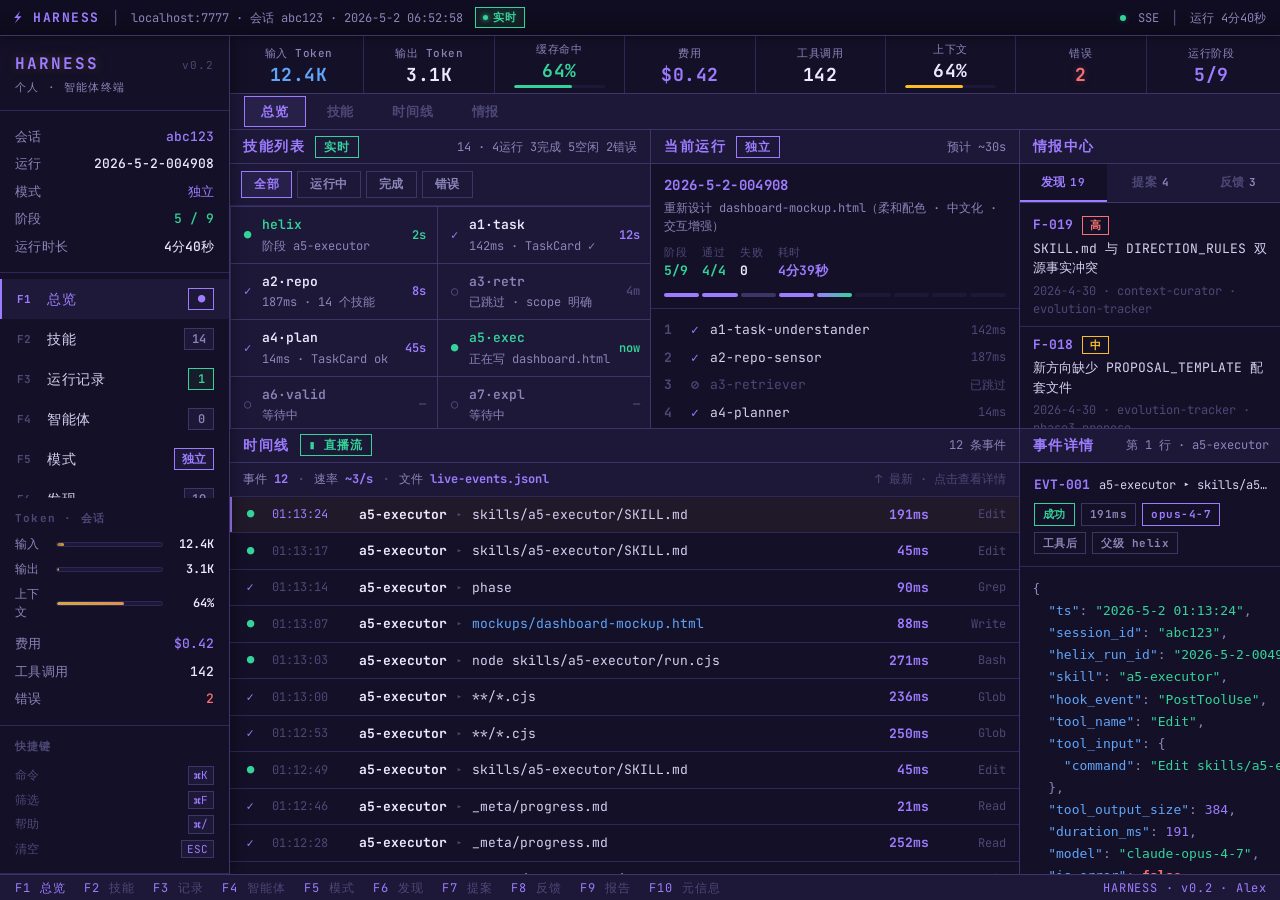
==== mockups/dashboard-mockup.html @ 35a29fde "feat(dashboard): add real-time helix monitoring dashboard" ====
<!doctype html>
<html lang="zh-CN">
<head>
<meta charset="utf-8"/>
<title>HARNESS · 智能体终端 · v0.2</title>
<meta name="viewport" content="width=1440"/>
<link rel="preconnect" href="https://fonts.googleapis.com">
<link rel="preconnect" href="https://fonts.gstatic.com" crossorigin>
<link href="https://fonts.googleapis.com/css2?family=JetBrains+Mono:ital,wght@0,300;0,400;0,500;0,700;1,400&display=swap" rel="stylesheet">
<style>
/* ============================================================
   HARNESS v0.2 · 暖深灰 · JetBrains Mono
   设计系统: VS Code One Dark Pro 变体 · 琥珀 accent
   ============================================================ */
:root {
  /* ── 深紫黑 · 优雅主题 ── */
  --bg:        #0c0a1a;
  --panel:     #141027;
  --sub:       #1d1838;
  --hover:     #261f48;
  --div:       #2e2757;
  --bd:        #3d3568;
  --bd-strong: #5046a0;

  /* 文字 */
  --t:         #d4d0f0;
  --tt:        #ede9ff;
  --st:        #8b85b8;
  --mt:        #4d4876;

  /* 主色：紫罗兰 */
  --y:         #9d7cff;
  --y-dim:     #6c4bd5;
  --y-bg:      rgba(157,124,255,0.08);

  /* 功能色 */
  --a:         #fbbf24;   /* 琥珀，警告 */
  --g:         #34d399;   /* 翠绿，成功/运行 */
  --r:         #f87171;   /* 玫瑰红，错误 */
  --c:         #60a5fa;   /* 天蓝，信息 */
  --m:         #c084fc;   /* 紫粉，团队模式 */

  /* 辅助 */
  --g-glow:    rgba(52,211,153,0.3);
  --r-glow:    rgba(248,113,113,0.25);
  --y-glow:    rgba(157,124,255,0.35);
}

* { box-sizing: border-box; margin: 0; padding: 0; }
html, body { height: 100%; overflow: hidden; }
body {
  background: var(--bg);
  color: var(--t);
  font-family: 'JetBrains Mono', 'Cascadia Mono', 'Consolas', ui-monospace, monospace;
  font-size: 14px;
  line-height: 1.5;
  user-select: none;
  -webkit-font-smoothing: antialiased;
}
::selection { background: var(--y); color: #000; }

/* ── 工具提示 ── */
[data-tip] { position: relative; }
[data-tip]::after {
  content: attr(data-tip);
  position: absolute;
  bottom: calc(100% + 7px);
  left: 50%; transform: translateX(-50%);
  background: #111;
  color: var(--tt);
  font-size: 11px;
  padding: 4px 9px;
  white-space: nowrap;
  pointer-events: none;
  opacity: 0;
  transition: opacity 0.15s;
  z-index: 200;
  border: 1px solid var(--bd-strong);
  box-shadow: 0 4px 12px rgba(0,0,0,0.4);
}
[data-tip]:hover::after { opacity: 1; }

/* ── 顶部状态栏 ── */
.strip {
  position: fixed; top: 0; left: 0; right: 0; height: 36px;
  background: linear-gradient(180deg, #110e24, #0c0a1a);
  border-bottom: 1px solid var(--bd);
  display: flex; align-items: center;
  font-size: 12px; z-index: 20;
  box-shadow: 0 2px 8px rgba(0,0,0,0.35);
}
.strip-l { padding: 0 14px; display: flex; align-items: center; gap: 12px; flex-shrink: 0; }
.strip-l .brand { color: var(--y); font-weight: 700; letter-spacing: 1.5px; font-size: 13px; }
.strip-l .sep { color: var(--mt); }
.strip-l .meta { color: var(--st); font-size: 12px; }
.strip-l .live {
  display: inline-flex; align-items: center; gap: 5px;
  padding: 1px 7px;
  background: rgba(77,179,104,0.1);
  border: 1px solid var(--g);
  color: var(--g); font-weight: 700; font-size: 11px; letter-spacing: 1px;
  text-shadow: 0 0 8px var(--g-glow);
}
.strip-l .live::before {
  content: ''; width: 5px; height: 5px; background: var(--g);
  border-radius: 50%; animation: pulse 1.4s ease-in-out infinite;
  box-shadow: 0 0 5px var(--g);
}
.ticker {
  flex: 1; overflow: hidden; position: relative; height: 34px;
  mask-image: linear-gradient(90deg, transparent 0, #1c1c1c 40px, #1c1c1c calc(100% - 40px), transparent 100%);
}
.ticker-inner {
  display: inline-flex; align-items: center; height: 34px;
  white-space: nowrap; animation: tickerScroll 60s linear infinite;
  gap: 28px; padding-left: 100%;
}
.ticker span { color: var(--st); font-size: 12px; }
.ticker .k { color: var(--y); }
.ticker .v { color: var(--tt); font-weight: 500; }
.ticker .up { color: var(--g); }
.ticker .dn { color: var(--r); }
.strip-r { padding: 0 14px; display: flex; align-items: center; gap: 12px; flex-shrink: 0; color: var(--st); font-size: 12px; }
.strip-r .conn-dot { width: 6px; height: 6px; background: var(--g); border-radius: 50%; box-shadow: 0 0 6px var(--g-glow); animation: pulse 1.8s ease-in-out infinite; }

@keyframes pulse    { 0%,100%{opacity:1} 50%{opacity:0.35} }
@keyframes blink    { 0%,100%{opacity:1} 50%{opacity:0.4} }
@keyframes phaseRun { 0%{opacity:0.45} 100%{opacity:1} }
@keyframes tickerScroll { 0%{transform:translateX(0)} 100%{transform:translateX(-100%)} }

/* ── 整体布局 ── */
.layout { position: fixed; top: 36px; left: 0; right: 0; bottom: 26px; display: flex; }

/* ── 侧边栏 ── */
.sidebar {
  width: 230px; flex-shrink: 0;
  background: var(--panel);
  border-right: 1px solid var(--bd);
  display: flex; flex-direction: column; overflow: hidden;
  box-shadow: 3px 0 12px rgba(0,0,0,0.3);
  z-index: 5;
}
.side-section { padding: 12px 15px; border-bottom: 1px solid var(--div); }
.side-section.brand { padding: 16px 15px 14px; }
.brand-line { display: flex; align-items: baseline; justify-content: space-between; }
.brand-line .name { color: var(--y); font-weight: 700; font-size: 16px; letter-spacing: 2px; text-shadow: 0 0 12px rgba(212,168,67,0.25); }
.brand-line .ver  { color: var(--mt); font-size: 11px; letter-spacing: 1px; }
.brand-tag { color: var(--st); font-size: 11px; letter-spacing: 1.2px; margin-top: 3px; }

.kv { display: flex; justify-content: space-between; align-items: center; padding: 4px 0; font-size: 13px; }
.kv .k { color: var(--st); letter-spacing: 0.3px; }
.kv .v { color: var(--tt); font-weight: 500; }
.kv .v.y { color: var(--y); }
.kv .v.g { color: var(--g); }
.kv .v.r { color: var(--r); }
.kv .v.c { color: var(--c); }

.side-title { color: var(--mt); font-size: 11px; letter-spacing: 1.2px; font-weight: 700; margin-bottom: 9px; }

/* 导航 */
.nav { flex: 1; overflow-y: auto; padding: 6px 0; min-height: 0; }
.nav::-webkit-scrollbar { width: 4px; }
.nav::-webkit-scrollbar-thumb { background: var(--bd); border-radius: 2px; }

.nav-item {
  display: flex; align-items: center;
  padding: 9px 15px;
  font-size: 14px; cursor: pointer; color: var(--t);
  border-left: 2px solid transparent;
  transition: background 0.12s, color 0.12s;
}
.nav-item:hover { background: var(--hover); color: var(--tt); }
.nav-item.active { background: var(--y-bg); border-left-color: var(--y); color: var(--y); }
.nav-item .fkey { width: 30px; font-size: 11px; color: var(--mt); font-weight: 700; letter-spacing: 0.3px; flex-shrink: 0; }
.nav-item.active .fkey { color: var(--y); }
.nav-item .label { flex: 1; letter-spacing: 0.5px; }
.nav-item .badge {
  font-size: 12px; padding: 1px 7px;
  background: var(--sub); color: var(--st);
  border: 1px solid var(--bd); font-weight: 600;
  min-width: 26px; text-align: center;
}
.nav-item .badge.y { color: var(--y); border-color: var(--y); }
.nav-item .badge.g { color: var(--g); border-color: var(--g); background: rgba(77,179,104,0.07); }
.nav-item .badge.r { color: var(--r); border-color: var(--r); background: rgba(217,95,95,0.07); }
.nav-item .badge.c { color: var(--c); border-color: var(--c); }
.nav-item .badge.m { color: var(--m); border-color: var(--m); animation: blink 1.2s ease-in-out infinite; }

/* Token 仪表 */
.meter { margin-top: 9px; }
.meter-row { display: flex; align-items: center; gap: 7px; font-size: 12px; margin-bottom: 7px; }
.meter-row .lbl { color: var(--st); width: 34px; }
.meter-row .bar { flex: 1; height: 5px; background: var(--sub); border: 1px solid var(--div); position: relative; overflow: hidden; border-radius: 3px; }
.meter-row .num { color: var(--tt); font-weight: 600; font-size: 12px; min-width: 44px; text-align: right; }

.hotkey-row { display: flex; justify-content: space-between; font-size: 12px; padding: 3px 0; color: var(--mt); }
.hotkey-row kbd { background: var(--sub); color: var(--y); padding: 0 5px; border: 1px solid var(--bd); font-family: inherit; font-size: 11px; }

/* ── 主区容器 ── */
.main-wrapper { flex: 1; display: flex; flex-direction: column; overflow: hidden; min-width: 0; }

/* ── 关键指标栏 ── */
.metrics-bar {
  height: 58px; flex-shrink: 0;
  background: var(--panel);
  border-bottom: 1px solid var(--bd);
  display: flex; align-items: center;
  padding: 0 4px;
  box-shadow: 0 2px 10px rgba(0,0,0,0.25);
}
.metric {
  display: flex; flex-direction: column; align-items: center; justify-content: center;
  padding: 0 14px; border-right: 1px solid var(--div);
  flex: 1; min-width: 0; cursor: default;
  transition: background 0.12s;
  height: 100%;
}
.metric:last-child { border-right: none; }
.metric:hover { background: var(--hover); }
.metric .m-lbl { color: var(--st); font-size: 11px; letter-spacing: 0.5px; font-weight: 500; margin-bottom: 4px; white-space: nowrap; }
.metric .m-val { color: var(--tt); font-size: 18px; font-weight: 700; letter-spacing: 0.5px; line-height: 1; }
.metric .m-val.y { color: var(--y); }
.metric .m-val.g { color: var(--g); }
.metric .m-val.r { color: var(--r); text-shadow: 0 0 8px var(--r-glow); }
.metric .m-val.c { color: var(--c); }
.metric .m-bar { width: 90%; height: 3px; background: var(--sub); border-radius: 2px; margin-top: 5px; overflow: hidden; }
.metric .m-bar-fill { height: 100%; border-radius: 2px; transition: width 0.6s ease; }

/* ── 视图切换 tab ── */
.view-tabs {
  height: 36px; flex-shrink: 0;
  background: var(--sub);
  border-bottom: 1px solid var(--bd);
  display: flex; align-items: center;
  padding: 0 14px; gap: 4px;
}
.view-tab {
  padding: 5px 16px; font-size: 13px; font-weight: 700; letter-spacing: 0.8px;
  cursor: pointer; color: var(--mt);
  border: 1px solid transparent;
  transition: all 0.12s;
}
.view-tab:hover { color: var(--t); background: var(--hover); }
.view-tab.active { color: var(--y); border-color: var(--y); background: var(--y-bg); }

/* ── 主内容网格 ── */
.main {
  flex: 1;
  display: grid;
  grid-template-rows: 40% 60%;
  grid-template-columns: 40% 35% 25%;
  gap: 1px; background: var(--bd);
  overflow: hidden;
}
.main.team-mode { grid-template-columns: 32% 28% 20% 20%; }

/* 视图模式 */
.main.view-skills { grid-template-rows:1fr; grid-template-columns:1fr; }
.main.view-skills .pane:not(.skills-pane){ display:none; }
.main.view-skills .pane.skills-pane{ grid-row:1; grid-column:1; }

.main.view-runs { grid-template-rows:1fr; grid-template-columns:1fr; }
.main.view-runs .pane:not(.runs-pane){ display:none; }
.main.view-runs .pane.runs-pane{ grid-row:1; grid-column:1; display:flex; }

.main.view-detail { grid-template-rows:1fr; grid-template-columns:60% 40%; }
.main.view-detail .pane.timeline{ grid-row:1; grid-column:1; display:flex; }
.main.view-detail .pane.detail{ grid-row:1; grid-column:2; display:flex; }
.main.view-detail .pane:not(.timeline):not(.detail){ display:none; }

.main.view-intel { grid-template-rows:1fr; grid-template-columns:1fr; }
.main.view-intel .pane:not(.intel-pane){ display:none; }
.main.view-intel .pane.intel-pane{ grid-row:1; grid-column:1; display:flex; }

.main.view-reporter { grid-template-rows:1fr; grid-template-columns:1fr; }
.main.view-reporter .pane:not(.reporter-pane){ display:none; }
.main.view-reporter .pane.reporter-pane{ grid-row:1; grid-column:1; display:flex; }

.main.view-meta { grid-template-rows:1fr; grid-template-columns:1fr; }
.main.view-meta .pane:not(.meta-pane){ display:none; }
.main.view-meta .pane.meta-pane{ grid-row:1; grid-column:1; display:flex; }

.pane {
  background: var(--panel);
  display: flex; flex-direction: column;
  overflow: hidden; position: relative;
  min-width: 0; min-height: 0;
}
.pane.timeline { grid-row:2; grid-column: 1 / span 2; }
.pane.detail   { grid-row:2; grid-column: 3 / -1; }
.main.team-mode .pane.timeline { grid-column: 1 / span 3; }
.main.team-mode .pane.detail   { grid-column: 4 / -1; }
.pane.agents { display: none; }
.main.team-mode .pane.agents { display: flex; }

/* 面板头 */
.ph {
  height: 34px; flex-shrink: 0;
  background: var(--sub); border-bottom: 1px solid var(--bd);
  display: flex; align-items: center;
  padding: 0 13px; gap: 10px;
}
.ph-title { color: var(--y); font-size: 14px; font-weight: 700; letter-spacing: 1.5px; }
.ph-meta  { color: var(--st); font-size: 12px; margin-left: auto; }
.ph-tag   { font-size: 12px; padding: 1px 8px; border: 1px solid; letter-spacing: 0.8px; font-weight: 700; }
.ph-tag.live { color: var(--g); border-color: var(--g); }
.ph-tag.solo { color: var(--y); border-color: var(--y); }
.ph-tag.team { color: var(--m); border-color: var(--m); animation: blink 1.4s ease-in-out infinite; }

.pb { flex: 1; overflow: auto; min-height: 0; }
.pb::-webkit-scrollbar { width: 6px; height: 6px; }
.pb::-webkit-scrollbar-thumb { background: var(--bd); border-radius: 3px; }
.pb::-webkit-scrollbar-track { background: var(--sub); }

/* ── 技能筛选栏 ── */
.skill-filters {
  display: flex; align-items: center; gap: 5px;
  padding: 7px 11px;
  background: var(--sub); border-bottom: 1px solid var(--div);
  flex-shrink: 0;
}
.sf-btn {
  padding: 4px 12px; font-size: 12px; font-weight: 700; letter-spacing: 0.5px;
  border: 1px solid var(--bd); background: transparent;
  color: var(--st); font-family: inherit; cursor: pointer;
  transition: all 0.12s;
}
.sf-btn:hover { color: var(--t); border-color: var(--bd-strong); }
.sf-btn.active { color: var(--y); border-color: var(--y); background: var(--y-bg); }

/* ── 技能网格 ── */
.skills-grid { display: grid; grid-template-columns: repeat(2,1fr); gap: 1px; background: var(--bd); padding: 1px; }
.skill {
  background: var(--sub); padding: 8px 11px;
  cursor: pointer; position: relative;
  transition: background 0.1s;
  display: flex; align-items: center; gap: 9px;
}
.skill:hover { background: var(--hover); }
.skill.filtered::before { content:''; position:absolute; left:0; top:0; bottom:0; width:2px; background:var(--y); }
.skill.hidden { display: none; }
.skill .ico { width: 11px; flex-shrink:0; font-size:12px; line-height:1; text-align:center; font-weight:700; }
.skill[data-state="running"] .ico { color:var(--g); animation:pulse 1.5s ease-in-out infinite; }
.skill[data-state="done"]    .ico { color:var(--y); }
.skill[data-state="idle"]    .ico { color:var(--mt); }
.skill[data-state="error"]   .ico { color:var(--r); }
.skill .body { flex:1; min-width:0; }
.skill .nm { color:var(--tt); font-size:13px; font-weight:600; white-space:nowrap; overflow:hidden; text-overflow:ellipsis; }
.skill .det { color:var(--st); font-size:12px; margin-top:2px; white-space:nowrap; overflow:hidden; text-overflow:ellipsis; }
.skill[data-state="running"] .nm { color:var(--g); }
.skill[data-state="error"]   .nm { color:var(--r); }
.skill[data-state="idle"]    .nm { color:var(--st); }
.skill .age { font-size:12px; color:var(--mt); font-weight:600; flex-shrink:0; text-align:right; }
.skill[data-state="running"] .age { color:var(--g); }
.skill[data-state="done"]    .age { color:var(--y); }
.skill[data-state="error"]   .age { color:var(--r); }

/* ── 当前运行 ── */
.run-block { padding: 11px 13px; border-bottom: 1px solid var(--div); }
.run-id { color: var(--y); font-size: 14px; font-weight: 700; letter-spacing: 0.3px; }
.run-task { color: var(--st); font-size: 12px; margin-top: 3px; line-height: 1.5; max-height: 36px; overflow: hidden; text-overflow: ellipsis; }
.run-stat { display: flex; gap: 14px; margin-top: 9px; font-size: 13px; }
.run-stat .col { display: flex; flex-direction: column; }
.run-stat .lbl { color: var(--mt); font-size: 11px; letter-spacing: 0.8px; }
.run-stat .val { color: var(--tt); font-weight: 700; }
.run-stat .val.g { color: var(--g); }
.run-stat .val.y { color: var(--y); }

.phase-bar { display: flex; gap: 3px; margin-top: 13px; }
.phase-cell { flex:1; height: 4px; background: var(--sub); border-radius: 3px; }
.phase-cell.done    { background: var(--y); }
.phase-cell.running { background: linear-gradient(90deg, var(--y), var(--g)); animation: phaseRun 1.4s ease-in-out infinite alternate; }
.phase-cell.skipped { background: var(--bd); }
.phase-cell.error   { background: var(--r); }

.phase-list { padding: 7px 13px 13px; }
.phase-row { display: flex; align-items: center; font-size: 13px; padding: 4px 0; gap: 9px; }
.phase-row .num { color: var(--mt); width: 16px; font-weight: 700; }
.phase-row .ico { width: 12px; text-align: center; font-weight: 700; }
.phase-row .ico.done    { color: var(--y); }
.phase-row .ico.running { color: var(--g); }
.phase-row .ico.skipped { color: var(--mt); }
.phase-row .ico.pending { color: var(--mt); }
.phase-row .nm { flex:1; color:var(--t); white-space:nowrap; overflow:hidden; text-overflow:ellipsis; }
.phase-row.running .nm { color: var(--g); font-weight: 600; }
.phase-row.skipped .nm { color: var(--mt); }
.phase-row.pending .nm { color: var(--st); }
.phase-row .ts { color: var(--mt); font-size: 12px; min-width: 64px; text-align: right; }
.phase-row.running .ts { color: var(--g); }

.run-actions { padding: 9px 13px 13px; display: flex; gap: 7px; border-top: 1px solid var(--div); flex-wrap: wrap; }
.btn {
  background: var(--sub); border: 1px solid var(--bd);
  color: var(--st); font-family: inherit; font-size: 12px;
  padding: 6px 13px; letter-spacing: 0.8px; font-weight: 700;
  cursor: pointer; transition: all 0.12s;
}
.btn:hover { background: var(--hover); color: var(--y); border-color: var(--y); }
.btn.primary { color: var(--y); border-color: var(--y-dim); }
.btn.primary:hover { background: var(--y); color: #000; }
.btn.danger  { color: var(--r); border-color: var(--r); }
.btn.danger:hover { background: var(--r); color: #000; }
.btn.active  { background: var(--m); color: #000; border-color: var(--m); }

/* ── 情报中心 tabs ── */
.tabs { display: flex; background: var(--sub); border-bottom: 1px solid var(--bd); flex-shrink: 0; }
.tab {
  flex:1; text-align: center;
  font-size: 12px; font-weight: 700; letter-spacing: 0.8px;
  padding: 9px 4px; cursor: pointer;
  color: var(--mt); border-bottom: 2px solid transparent;
  transition: color 0.12s, background 0.12s;
}
.tab:hover { color: var(--t); background: var(--hover); }
.tab.active { color: var(--y); border-bottom-color: var(--y); background: var(--panel); }
.tab .cnt { font-size: 11px; color: var(--st); margin-left: 4px; }
.tab.active .cnt { color: var(--y); }

.intel-list { padding: 4px 0; }
.intel-row { padding: 8px 13px; border-bottom: 1px solid var(--div); cursor: pointer; transition: background 0.1s; }
.intel-row:hover { background: var(--hover); }
.intel-row .h { display: flex; align-items: baseline; gap: 9px; font-size: 13px; }
.intel-row .id { color: var(--y); font-weight: 700; flex-shrink: 0; }
.intel-row .tag { font-size: 11px; padding: 0 7px; border: 1px solid; letter-spacing: 0.5px; font-weight: 700; flex-shrink: 0; }
.intel-row .tag.high { color: var(--r); border-color: var(--r); }
.intel-row .tag.med  { color: var(--a); border-color: var(--a); }
.intel-row .tag.low  { color: var(--c); border-color: var(--c); }
.intel-row .tag.app  { color: var(--g); border-color: var(--g); }
.intel-row .tag.pen  { color: var(--y); border-color: var(--y); }
.intel-row .tag.rej  { color: var(--mt); border-color: var(--mt); }
.intel-row .summ { color: var(--t); font-size: 13px; margin-top: 4px; line-height: 1.5; }
.intel-row .meta { color: var(--mt); font-size: 12px; margin-top: 4px; }

/* ── 时间线 ── */
.tl-toolbar {
  display: flex; align-items: center; gap: 9px;
  padding: 6px 13px;
  background: var(--sub); border-bottom: 1px solid var(--div);
  flex-shrink: 0;
}
.filter-pill {
  display: none; align-items: center; gap: 5px;
  padding: 2px 8px; border: 1px solid var(--y);
  color: var(--y); font-size: 12px; letter-spacing: 0.3px; font-weight: 700; cursor: pointer;
}
.filter-pill.active { display: inline-flex; }
.filter-pill .x { color: var(--mt); margin-left: 3px; }
.tl-stat { color: var(--st); font-size: 12px; }
.tl-stat .v { color: var(--y); font-weight: 700; }

.tl-row {
  display: grid;
  grid-template-columns: 26px 78px 1fr 78px 68px;
  align-items: center;
  padding: 8px 13px 8px 7px; gap: 9px;
  border-bottom: 1px solid var(--div);
  cursor: pointer; position: relative;
  transition: background 0.08s; font-size: 13px;
}
.tl-row:hover { background: var(--hover); }
.tl-row.selected { background: rgba(212,168,67,0.06); }
.tl-row.selected::before { content:''; position:absolute; left:0; top:0; bottom:0; width:2px; background:var(--y); }
.tl-row.is-error { background: rgba(217,95,95,0.04); }
.tl-row.is-error.selected { background: rgba(217,95,95,0.1); }
.tl-row .ic { text-align:center; font-weight:700; font-size:12px; }
.tl-row .ic.run  { color:var(--g); animation:pulse 1.5s ease-in-out infinite; }
.tl-row .ic.done { color:var(--y); }
.tl-row .ic.err  { color:var(--r); }
.tl-row .ts { color:var(--mt); font-size:12px; }
.tl-row.selected .ts { color:var(--y); }
.tl-row .body { display:flex; align-items:baseline; gap:9px; min-width:0; }
.tl-row .skill-nm { color:var(--tt); font-weight:700; font-size:13px; flex-shrink:0; }
.tl-row.is-error .skill-nm { color:var(--r); }
.tl-row .arrow { color:var(--mt); font-size:11px; flex-shrink:0; }
.tl-row .arg { color:var(--t); font-size:13px; white-space:nowrap; overflow:hidden; text-overflow:ellipsis; }
.tl-row .arg.accent { color:var(--c); }
.tl-row .arg.is-error { color:var(--r); }
.tl-row .dur { color:var(--y); font-weight:700; text-align:right; font-size:13px; }
.tl-row.is-error .dur { color:var(--r); }
.tl-row .tool { color:var(--mt); text-align:right; font-size:12px; }

/* ── 事件详情 ── */
.dt-meta { padding: 12px 14px; border-bottom: 1px solid var(--div); font-size: 13px; flex-shrink: 0; }
.dt-meta .row1 { display: flex; align-items: baseline; gap: 9px; }
.dt-meta .id { color: var(--y); font-weight: 700; }
.dt-meta .arg { color: var(--t); font-size: 12px; flex:1; white-space:nowrap; overflow:hidden; text-overflow:ellipsis; }
.dt-meta .row2 { display: flex; gap: 6px; margin-top: 9px; flex-wrap: wrap; }
.chip { font-size: 11px; padding: 2px 8px; border: 1px solid var(--bd); color: var(--st); letter-spacing: 0.5px; font-weight: 700; }
.chip.ok  { color:var(--g); border-color:var(--g); }
.chip.err { color:var(--r); border-color:var(--r); }
.chip.k   { color:var(--y); border-color:var(--y); }

.json { padding: 11px 13px; font-size: 13px; line-height: 1.7; white-space: pre; color: var(--st); }
.jk { color: var(--c); }
.js { color: var(--g); }
.jn { color: var(--y); }
.jb { color: var(--r); font-weight: 700; }

.dt-context { margin: 11px 13px; padding: 9px 11px; background: var(--sub); border-left: 2px solid var(--y); font-size: 12px; }
.dt-context.c { border-left-color: var(--c); margin-top: 0; }
.dt-context .lbl { color: var(--mt); letter-spacing: 1px; font-weight: 700; }
.dt-context .v { color: var(--t); margin-top: 4px; line-height: 1.6; }

/* ── 智能体面板 ── */
.agents-list { padding: 9px; }
.agent { background: var(--sub); border: 1px solid var(--bd); padding: 10px 11px; margin-bottom: 7px; position: relative; }
.agent.run  { border-left: 3px solid var(--g); }
.agent.done { border-left: 3px solid var(--y); }
.agent.wait { border-left: 3px solid var(--mt); }
.agent .h { display: flex; justify-content: space-between; align-items: baseline; }
.agent .nm { color: var(--tt); font-weight: 700; font-size: 14px; }
.agent .nm.r { color: var(--g); }
.agent .nm.w { color: var(--st); }
.agent .st { font-size: 12px; font-weight: 700; letter-spacing: 0.8px; }
.agent .st.r { color: var(--g); }
.agent .st.d { color: var(--y); }
.agent .st.w { color: var(--mt); }
.agent .det { color: var(--st); font-size: 12px; margin-top: 5px; }
.agent .stats { display: flex; gap: 14px; margin-top: 7px; font-size: 12px; }
.agent .stats .k { color: var(--mt); }
.agent .stats .v { color: var(--y); font-weight: 700; }

/* ── 运行记录视图 ── */
.runs-list { padding: 0; }
.run-hist-row {
  display: flex; align-items: center;
  padding: 10px 14px; gap: 11px;
  border-bottom: 1px solid var(--div);
  cursor: pointer; transition: background 0.1s; font-size: 13px;
}
.run-hist-row:hover { background: var(--hover); }
.run-hist-row .rid  { color: var(--y); font-weight: 700; min-width: 148px; }
.run-hist-row .rtask { flex:1; color:var(--t); white-space:nowrap; overflow:hidden; text-overflow:ellipsis; }
.run-hist-row .rphase { color:var(--g); font-size:12px; min-width:42px; text-align:center; }
.run-hist-row .rdur   { color:var(--st); font-size:12px; min-width:68px; text-align:right; }
.run-hist-row .rsta { font-size:11px; padding:2px 8px; border:1px solid; font-weight:700; letter-spacing:0.5px; min-width:58px; text-align:center; }
.run-hist-row .rsta.comp { color:var(--g); border-color:var(--g); }
.run-hist-row .rsta.part { color:var(--y); border-color:var(--y); }
.run-hist-row .rsta.fail { color:var(--r); border-color:var(--r); }

/* ── 信息卡片（报告/元信息视图）── */
.info-grid { display: grid; grid-template-columns: 1fr 1fr; gap: 13px; padding: 16px; }
.info-card { background: var(--sub); border: 1px solid var(--bd); padding: 15px 17px; box-shadow: 0 2px 8px rgba(0,0,0,0.2); }
.info-card .ic-title { color: var(--y); font-size: 13px; font-weight: 700; letter-spacing: 1px; margin-bottom: 11px; }
.ic-kv { display: flex; justify-content: space-between; padding: 5px 0; font-size: 13px; border-bottom: 1px solid var(--div); }
.ic-kv:last-child { border-bottom: none; }
.ic-kv .ik { color: var(--st); }
.ic-kv .iv { color: var(--tt); font-weight: 600; }
.ic-kv .iv.g { color: var(--g); }
.ic-kv .iv.r { color: var(--r); }
.ic-kv .iv.y { color: var(--y); }

/* ── 模式选择弹窗 ── */
.modal-overlay {
  display: none; position: fixed; inset: 0;
  background: rgba(0,0,0,0.65); z-index: 50;
  align-items: center; justify-content: center;
}
.modal-overlay.open { display: flex; }
.modal {
  background: var(--panel); border: 1px solid var(--bd-strong);
  padding: 26px; min-width: 340px;
  box-shadow: 0 20px 60px rgba(0,0,0,0.55);
}
.modal-title { color: var(--y); font-size: 15px; font-weight: 700; letter-spacing: 1.5px; margin-bottom: 18px; }
.mode-opts { display: flex; flex-direction: column; gap: 9px; margin-bottom: 18px; }
.mode-opt {
  display: flex; align-items: center; justify-content: space-between;
  padding: 11px 15px;
  background: var(--sub); border: 1px solid var(--bd);
  cursor: pointer; transition: all 0.12s;
}
.mode-opt:hover { border-color: var(--y); background: var(--hover); }
.mode-opt.active { border-color: var(--y); background: var(--y-bg); }
.mode-opt .mn { color: var(--tt); font-weight: 700; font-size: 14px; }
.mode-opt.active .mn { color: var(--y); }
.mode-opt .md { color: var(--st); font-size: 12px; margin-top: 2px; }
.mode-opt .mk { font-size: 11px; padding: 2px 7px; border: 1px solid var(--bd); color: var(--mt); }
.mode-opt.active .mk { border-color: var(--y); color: var(--y); }
.modal-close {
  background: var(--sub); border: 1px solid var(--bd);
  color: var(--st); font-family: inherit; font-size: 12px;
  padding: 6px 14px; cursor: pointer; letter-spacing: 0.8px; font-weight: 700;
  transition: all 0.12s; float: right;
}
.modal-close:hover { background: var(--hover); color: var(--y); border-color: var(--y); }

/* ── 杂项 ── */
.empty { padding: 32px 13px; text-align: center; color: var(--mt); font-size: 13px; letter-spacing: 0.8px; }

/* ── 底部功能键栏 ── */
.fbar {
  position: fixed; bottom: 0; left: 0; right: 0; height: 26px;
  background: var(--sub); border-top: 1px solid var(--bd);
  display: flex; align-items: center;
  padding: 0 13px; gap: 16px;
  font-size: 12px; letter-spacing: 0.8px;
  z-index: 10; overflow: hidden;
}
.fbar .it { color: var(--mt); white-space: nowrap; cursor: pointer; transition: color 0.12s; }
.fbar .it kbd { color: var(--y); background: transparent; padding: 0 2px; font-family: inherit; font-size: 12px; }
.fbar .it:hover { color: var(--t); }
.fbar .it.active { color: var(--y); }
.fbar .spc { flex: 1; }
.fbar .brand { color: var(--y); }
</style>
</head>
<body>

<!-- ===== 顶部状态栏 ===== -->
<div class="strip">
  <div class="strip-l">
    <span class="brand">⚡ HARNESS</span>
    <span class="sep">│</span>
    <span class="meta" id="strip-meta">localhost:7777 · 会话 abc123 · 2026-5-2 01:13:44</span>
    <span class="live">实时</span>
  </div>
  <div class="ticker"><div class="ticker-inner" id="ticker"></div></div>
  <div class="strip-r">
    <span class="conn-dot"></span>
    <span>SSE</span>
    <span style="color:var(--mt);">│</span>
    <span id="up">运行 4分39秒</span>
  </div>
</div>

<!-- ===== 主布局 ===== -->
<div class="layout">

  <!-- ===== 侧边栏 ===== -->
  <aside class="sidebar">
    <div class="side-section brand">
      <div class="brand-line"><span class="name">HARNESS</span><span class="ver">v0.2</span></div>
      <div class="brand-tag">个人 · 智能体终端</div>
    </div>
    <div class="side-section">
      <div class="kv"><span class="k">会话</span><span class="v y">abc123</span></div>
      <div class="kv"><span class="k">运行</span><span class="v">2026-5-2-004908</span></div>
      <div class="kv"><span class="k">模式</span><span class="v y" id="side-mode">独立</span></div>
      <div class="kv"><span class="k">阶段</span><span class="v g">5 / 9</span></div>
      <div class="kv"><span class="k">运行时长</span><span class="v" id="side-uptime">4分39秒</span></div>
    </div>

    <nav class="nav" id="nav-menu">
      <div class="nav-item active" data-view="overview" data-tip="默认总览" onclick="navTo('overview',this)"><span class="fkey">F1</span><span class="label">总览</span><span class="badge y">●</span></div>
      <div class="nav-item" data-view="skills" data-tip="所有技能状态" onclick="navTo('skills',this)"><span class="fkey">F2</span><span class="label">技能</span><span class="badge">14</span></div>
      <div class="nav-item" data-view="runs" data-tip="历史运行记录" onclick="navTo('runs',this)"><span class="fkey">F3</span><span class="label">运行记录</span><span class="badge g">1</span></div>
      <div class="nav-item" data-view="agents" data-tip="多智能体并行" onclick="navTo('agents',this)" id="nav-agents"><span class="fkey">F4</span><span class="label">智能体</span><span class="badge" id="agents-badge">0</span></div>
      <div class="nav-item" data-view="mode" data-tip="切换运行模式" onclick="navTo('mode',this)"><span class="fkey">F5</span><span class="label">模式</span><span class="badge y" id="nav-mode-badge">独立</span></div>
      <div class="nav-item" data-view="findings" data-tip="发现的问题" onclick="navTo('findings',this)"><span class="fkey">F6</span><span class="label">发现</span><span class="badge">19</span></div>
      <div class="nav-item" data-view="proposals" data-tip="待议提案" onclick="navTo('proposals',this)"><span class="fkey">F7</span><span class="label">提案</span><span class="badge c">4</span></div>
      <div class="nav-item" data-view="feedback" data-tip="待评分运行" onclick="navTo('feedback',this)"><span class="fkey">F8</span><span class="label">反馈</span><span class="badge m">3</span></div>
      <div class="nav-item" data-view="reporter" data-tip="报告状态" onclick="navTo('reporter',this)"><span class="fkey">F9</span><span class="label">报告</span><span class="badge g">正常</span></div>
      <div class="nav-item" data-view="meta" data-tip="会话元信息" onclick="navTo('meta',this)"><span class="fkey">F10</span><span class="label">元信息</span><span class="badge">654</span></div>
    </nav>

    <div class="side-section">
      <div class="side-title">Token · 会话</div>
      <div class="meter">
        <div class="meter-row">
          <span class="lbl">输入</span>
          <div class="bar"><span id="bar-in" style="position:absolute;left:0;top:0;bottom:0;width:6.2%;background:linear-gradient(90deg,#8c6d2a,#d4a843);border-radius:3px;"></span></div>
          <span class="num" id="tok-in">12.4K</span>
        </div>
        <div class="meter-row">
          <span class="lbl">输出</span>
          <div class="bar"><span id="bar-out" style="position:absolute;left:0;top:0;bottom:0;width:1.5%;background:linear-gradient(90deg,#8c6d2a,#d4a843);border-radius:3px;"></span></div>
          <span class="num" id="tok-out">3.1K</span>
        </div>
        <div class="meter-row">
          <span class="lbl">上下文</span>
          <div class="bar"><span id="bar-ctx" style="position:absolute;left:0;top:0;bottom:0;width:64%;background:linear-gradient(90deg,#d4a843,#e0914a);border-radius:3px;"></span></div>
          <span class="num" id="tok-ctx">64%</span>
        </div>
      </div>
      <div class="kv" style="margin-top:9px;"><span class="k">费用</span><span class="v y" id="side-cost">$0.42</span></div>
      <div class="kv"><span class="k">工具调用</span><span class="v" id="tool-count">142</span></div>
      <div class="kv"><span class="k">错误</span><span class="v r" id="side-errors">2</span></div>
    </div>

    <div class="side-section">
      <div class="side-title">快捷键</div>
      <div class="hotkey-row"><span>命令</span><kbd>⌘K</kbd></div>
      <div class="hotkey-row"><span>筛选</span><kbd>⌘F</kbd></div>
      <div class="hotkey-row"><span>帮助</span><kbd>⌘/</kbd></div>
      <div class="hotkey-row"><span>清空</span><kbd>ESC</kbd></div>
    </div>
  </aside>

  <!-- ===== 主区容器 ===== -->
  <div class="main-wrapper">

    <!-- 关键指标栏 -->
    <div class="metrics-bar">
      <div class="metric" data-tip="本次会话输入 Token 总量">
        <span class="m-lbl">输入 Token</span>
        <span class="m-val c" id="m-in">12.4K</span>
      </div>
      <div class="metric" data-tip="本次会话输出 Token 总量">
        <span class="m-lbl">输出 Token</span>
        <span class="m-val" id="m-out">3.1K</span>
      </div>
      <div class="metric" data-tip="缓存命中率 (cache_read / total_in)">
        <span class="m-lbl">缓存命中</span>
        <span class="m-val g" id="m-cache">64%</span>
        <div class="m-bar"><div class="m-bar-fill" id="m-cache-bar" style="width:64%;background:var(--g);"></div></div>
      </div>
      <div class="metric" data-tip="本次会话累计费用">
        <span class="m-lbl">费用</span>
        <span class="m-val y" id="m-cost">$0.42</span>
      </div>
      <div class="metric" data-tip="工具调用总次数">
        <span class="m-lbl">工具调用</span>
        <span class="m-val" id="m-tools">142</span>
      </div>
      <div class="metric" data-tip="上下文窗口使用率">
        <span class="m-lbl">上下文</span>
        <span class="m-val" id="m-ctx">64%</span>
        <div class="m-bar"><div class="m-bar-fill" id="m-ctx-bar" style="width:64%;background:var(--a);"></div></div>
      </div>
      <div class="metric" data-tip="当前会话错误总数">
        <span class="m-lbl">错误</span>
        <span class="m-val r" id="m-errors">2</span>
      </div>
      <div class="metric" data-tip="当前运行阶段进度">
        <span class="m-lbl">运行阶段</span>
        <span class="m-val y" id="m-phase">5/9</span>
      </div>
    </div>

    <!-- 视图切换 -->
    <div class="view-tabs">
      <div class="view-tab active" data-vtab="overview" onclick="switchView('overview',this)">总览</div>
      <div class="view-tab" data-vtab="skills" onclick="switchView('skills',this)">技能</div>
      <div class="view-tab" data-vtab="timeline" onclick="switchView('detail',this)">时间线</div>
      <div class="view-tab" data-vtab="intel" onclick="switchView('intel',this)">情报</div>
    </div>

    <!-- 主内容网格 -->
    <main class="main" id="main">

      <!-- 技能列表 -->
      <section class="pane skills-pane">
        <div class="ph">
          <span class="ph-title">技能列表</span>
          <span class="ph-tag live">实时</span>
          <span class="ph-meta">14 · 4运行 3完成 5空闲 2错误</span>
        </div>
        <div class="skill-filters">
          <button class="sf-btn active" data-sf="all" onclick="skillFilter('all',this)">全部</button>
          <button class="sf-btn" data-sf="running" onclick="skillFilter('running',this)">运行中</button>
          <button class="sf-btn" data-sf="done" onclick="skillFilter('done',this)">完成</button>
          <button class="sf-btn" data-sf="error" onclick="skillFilter('error',this)">错误</button>
        </div>
        <div class="pb">
          <div class="skills-grid" id="skills-grid"></div>
        </div>
      </section>

      <!-- 当前运行 -->
      <section class="pane">
        <div class="ph">
          <span class="ph-title">当前运行</span>
          <span class="ph-tag solo" id="run-mode-tag">独立</span>
          <span class="ph-meta">预计 ~30s</span>
        </div>
        <div class="pb">
          <div class="run-block">
            <div class="run-id">2026-5-2-004908</div>
            <div class="run-task">重新设计 dashboard-mockup.html（柔和配色 · 中文化 · 交互增强）</div>
            <div class="run-stat">
              <div class="col"><span class="lbl">阶段</span><span class="val g">5/9</span></div>
              <div class="col"><span class="lbl">通过</span><span class="val g">4/4</span></div>
              <div class="col"><span class="lbl">失败</span><span class="val">0</span></div>
              <div class="col"><span class="lbl">耗时</span><span class="val y">4分39秒</span></div>
            </div>
            <div class="phase-bar">
              <div class="phase-cell done"></div>
              <div class="phase-cell done"></div>
              <div class="phase-cell skipped"></div>
              <div class="phase-cell done"></div>
              <div class="phase-cell running"></div>
              <div class="phase-cell"></div>
              <div class="phase-cell"></div>
              <div class="phase-cell"></div>
              <div class="phase-cell"></div>
            </div>
          </div>
          <div class="phase-list">
            <div class="phase-row done"><span class="num">1</span><span class="ico done">✓</span><span class="nm">a1-task-understander</span><span class="ts">142ms</span></div>
            <div class="phase-row done"><span class="num">2</span><span class="ico done">✓</span><span class="nm">a2-repo-sensor</span><span class="ts">187ms</span></div>
            <div class="phase-row skipped"><span class="num">3</span><span class="ico skipped">⊘</span><span class="nm">a3-retriever</span><span class="ts">已跳过</span></div>
            <div class="phase-row done"><span class="num">4</span><span class="ico done">✓</span><span class="nm">a4-planner</span><span class="ts">14ms</span></div>
            <div class="phase-row running"><span class="num">5</span><span class="ico running">●</span><span class="nm">a5-executor</span><span class="ts">运行中</span></div>
            <div class="phase-row pending"><span class="num">6</span><span class="ico pending">○</span><span class="nm">a6-validator</span><span class="ts">—</span></div>
            <div class="phase-row pending"><span class="num">7</span><span class="ico pending">○</span><span class="nm">a7-explainer</span><span class="ts">—</span></div>
            <div class="phase-row pending"><span class="num">8</span><span class="ico pending">○</span><span class="nm">a8-risk-guard</span><span class="ts">按需</span></div>
            <div class="phase-row pending"><span class="num">9</span><span class="ico pending">○</span><span class="nm">finalize</span><span class="ts">—</span></div>
          </div>
          <div class="run-actions">
            <button class="btn primary" id="team-toggle" onclick="toggleTeam()" data-tip="切换独立 / 团队模式">▶ 模拟团队</button>
            <button class="btn" onclick="alert('将打开 _meta/.helix-current-run.json')" data-tip="查看运行状态 JSON">查看</button>
            <button class="btn danger" onclick="alert('将中止 a5-executor')" data-tip="中止当前阶段">中止</button>
          </div>
        </div>
      </section>

      <!-- 情报中心 -->
      <section class="pane intel-pane">
        <div class="ph"><span class="ph-title">情报中心</span></div>
        <div class="tabs">
          <div class="tab active" data-tab="findings">发现<span class="cnt">19</span></div>
          <div class="tab" data-tab="proposals">提案<span class="cnt">4</span></div>
          <div class="tab" data-tab="feedback">反馈<span class="cnt">3</span></div>
        </div>
        <div class="pb"><div class="intel-list" id="intel-list"></div></div>
      </section>

      <!-- 智能体面板（团队模式）-->
      <section class="pane agents">
        <div class="ph">
          <span class="ph-title">智能体</span>
          <span class="ph-tag team">团队</span>
          <span class="ph-meta">3 并行</span>
        </div>
        <div class="pb"><div class="agents-list" id="agents-list"></div></div>
      </section>

      <!-- 时间线 -->
      <section class="pane timeline">
        <div class="ph">
          <span class="ph-title">时间线</span>
          <span class="ph-tag live">▮ 直播流</span>
          <span class="ph-meta" id="tl-cnt">17 条事件</span>
        </div>
        <div class="tl-toolbar">
          <span class="tl-stat">事件 <span class="v" id="tl-cnt2">17</span></span>
          <span style="color:var(--mt);">·</span>
          <span class="tl-stat">速率 <span class="v">~3/s</span></span>
          <span style="color:var(--mt);">·</span>
          <span class="tl-stat">文件 <span class="v">live-events.jsonl</span></span>
          <span class="filter-pill" id="filter-pill" onclick="clearFilter()">
            <span>筛选:</span><span id="filter-label">helix</span><span class="x">✕</span>
          </span>
          <span style="margin-left:auto;color:var(--mt);font-size:12px;">↑ 最新 · 点击查看详情</span>
        </div>
        <div class="pb"><div id="rows"></div></div>
      </section>

      <!-- 事件详情 -->
      <section class="pane detail">
        <div class="ph">
          <span class="ph-title">事件详情</span>
          <span class="ph-meta" id="dt-rowinfo">第1行</span>
        </div>
        <div class="pb">
          <div class="dt-meta">
            <div class="row1">
              <span class="id" id="dt-id">EVT-001</span>
              <span class="arg" id="dt-arg">helix ▸ --report a5-executor</span>
            </div>
            <div class="row2" id="chips"></div>
          </div>
          <pre class="json" id="json"></pre>
          <div class="dt-context">
            <div class="lbl">上下文</div>
            <div class="v" id="ctx">helix run 2026-5-2-004908 · a5-executor · PostToolUse · passes:true</div>
          </div>
          <div class="dt-context c">
            <div class="lbl">原始数据</div>
            <div class="v">截断至 2KB · _meta/live-events.jsonl 第 <span id="ln">4182</span> 行</div>
          </div>
        </div>
      </section>

      <!-- 运行记录视图 -->
      <section class="pane runs-pane" style="display:none;">
        <div class="ph"><span class="ph-title">运行记录</span><span class="ph-meta">6 条记录</span></div>
        <div class="pb"><div class="runs-list" id="runs-list"></div></div>
      </section>

      <!-- 报告视图 -->
      <section class="pane reporter-pane" style="display:none;">
        <div class="ph"><span class="ph-title">报告 · 状态</span></div>
        <div class="pb">
          <div class="info-grid">
            <div class="info-card">
              <div class="ic-title">最近运行</div>
              <div class="ic-kv"><span class="ik">运行 ID</span><span class="iv">2026-5-2-004908</span></div>
              <div class="ic-kv"><span class="ik">状态</span><span class="iv y">进行中</span></div>
              <div class="ic-kv"><span class="ik">阶段</span><span class="iv g">5/9 (a5-executor)</span></div>
              <div class="ic-kv"><span class="ik">耗时</span><span class="iv">4分39秒</span></div>
              <div class="ic-kv"><span class="ik">飞书推送</span><span class="iv r">失败（超时）</span></div>
            </div>
            <div class="info-card">
              <div class="ic-title">下次运行</div>
              <div class="ic-kv"><span class="ik">触发方式</span><span class="iv">按需执行</span></div>
              <div class="ic-kv"><span class="ik">自动触发</span><span class="iv">Stop hook</span></div>
              <div class="ic-kv"><span class="ik">目标文件</span><span class="iv">_meta/progress.md</span></div>
              <div class="ic-kv"><span class="ik">写入模式</span><span class="iv">追加</span></div>
            </div>
            <div class="info-card">
              <div class="ic-title">飞书配置</div>
              <div class="ic-kv"><span class="ik">App ID</span><span class="iv">cli_a943f27070f41bef</span></div>
              <div class="ic-kv"><span class="ik">用户 ID</span><span class="iv">ou_835b575f...</span></div>
              <div class="ic-kv"><span class="ik">上次推送</span><span class="iv r">超时 5012ms</span></div>
              <div class="ic-kv"><span class="ik">重试</span><span class="iv y">已延迟</span></div>
            </div>
            <div class="info-card">
              <div class="ic-title">会话统计</div>
              <div class="ic-kv"><span class="ik">总运行次数</span><span class="iv">6</span></div>
              <div class="ic-kv"><span class="ik">成功率</span><span class="iv g">83%</span></div>
              <div class="ic-kv"><span class="ik">平均耗时</span><span class="iv">3分12秒</span></div>
              <div class="ic-kv"><span class="ik">累计费用</span><span class="iv y">$2.18</span></div>
            </div>
          </div>
        </div>
      </section>

      <!-- 元信息视图 -->
      <section class="pane meta-pane" style="display:none;">
        <div class="ph"><span class="ph-title">元信息 · 会话</span></div>
        <div class="pb">
          <div class="info-grid">
            <div class="info-card">
              <div class="ic-title">Harness 配置</div>
              <div class="ic-kv"><span class="ik">版本</span><span class="iv y">v0.2</span></div>
              <div class="ic-kv"><span class="ik">技能数</span><span class="iv">14 个</span></div>
              <div class="ic-kv"><span class="ik">插件</span><span class="iv">alex-harness 0.3.1</span></div>
              <div class="ic-kv"><span class="ik">入口</span><span class="iv">/helix（唯一）</span></div>
              <div class="ic-kv"><span class="ik">模式</span><span class="iv y" id="meta-mode">独立</span></div>
            </div>
            <div class="info-card">
              <div class="ic-title">当前会话</div>
              <div class="ic-kv"><span class="ik">会话 ID</span><span class="iv">abc123</span></div>
              <div class="ic-kv"><span class="ik">开始时间</span><span class="iv">2026-5-2 01:13:44</span></div>
              <div class="ic-kv"><span class="ik">用户</span><span class="iv">Alex</span></div>
              <div class="ic-kv"><span class="ik">模型</span><span class="iv">claude-opus-4-7</span></div>
              <div class="ic-kv"><span class="ik">上下文</span><span class="iv y" id="meta-ctx">654/800 chars</span></div>
            </div>
            <div class="info-card">
              <div class="ic-title">记忆</div>
              <div class="ic-kv"><span class="ik">路径</span><span class="iv">~/.claude/projects/…/memory/</span></div>
              <div class="ic-kv"><span class="ik">条目数</span><span class="iv">10 条</span></div>
              <div class="ic-kv"><span class="ik">最近写入</span><span class="iv">session_2026-4-30_state.md</span></div>
            </div>
            <div class="info-card">
              <div class="ic-title">运行环境</div>
              <div class="ic-kv"><span class="ik">运行时长</span><span class="iv g" id="meta-up">4分39秒</span></div>
              <div class="ic-kv"><span class="ik">事件/JSONL</span><span class="iv" id="meta-events">4182 行</span></div>
              <div class="ic-kv"><span class="ik">SSE 连接</span><span class="iv g">已连接</span></div>
              <div class="ic-kv"><span class="ik">工作目录</span><span class="iv">E:\ai\study\person\Alex-harness</span></div>
            </div>
          </div>
        </div>
      </section>

    </main>
  </div>
</div>

<!-- ===== 模式选择弹窗 ===== -->
<div class="modal-overlay" id="mode-modal">
  <div class="modal">
    <div class="modal-title">选择模式</div>
    <div class="mode-opts">
      <div class="mode-opt active" onclick="setMode('独立',this)">
        <div><div class="mn">独立模式</div><div class="md">单智能体 · 顺序执行各阶段</div></div>
        <span class="mk">当前</span>
      </div>
      <div class="mode-opt" onclick="setMode('团队',this)">
        <div><div class="mn">团队模式</div><div class="md">多智能体并行 · 并发执行</div></div>
        <span class="mk">S+T</span>
      </div>
      <div class="mode-opt" onclick="setMode('审查',this)">
        <div><div class="mn">审查模式</div><div class="md">代码审查流程 · PR 门控</div></div>
        <span class="mk">S+R</span>
      </div>
    </div>
    <button class="modal-close" onclick="closeModal()">关闭 ESC</button>
  </div>
</div>

<!-- ===== 底部功能键栏 ===== -->
<div class="fbar">
  <span class="it active" id="fb-f1" onclick="navToKey(1)"><kbd>F1</kbd> 总览</span>
  <span class="it" id="fb-f2" onclick="navToKey(2)"><kbd>F2</kbd> 技能</span>
  <span class="it" id="fb-f3" onclick="navToKey(3)"><kbd>F3</kbd> 记录</span>
  <span class="it" id="fb-f4" onclick="navToKey(4)"><kbd>F4</kbd> 智能体</span>
  <span class="it" id="fb-f5" onclick="navToKey(5)"><kbd>F5</kbd> 模式</span>
  <span class="it" id="fb-f6" onclick="navToKey(6)"><kbd>F6</kbd> 发现</span>
  <span class="it" id="fb-f7" onclick="navToKey(7)"><kbd>F7</kbd> 提案</span>
  <span class="it" id="fb-f8" onclick="navToKey(8)"><kbd>F8</kbd> 反馈</span>
  <span class="it" id="fb-f9" onclick="navToKey(9)"><kbd>F9</kbd> 报告</span>
  <span class="it" id="fb-f10" onclick="navToKey(10)"><kbd>F10</kbd> 元信息</span>
  <span class="spc"></span>
  <span class="it brand">HARNESS · v0.2 · Alex</span>
</div>

<script>
/* ======================================================
   模拟数据
   ====================================================== */
const SKILLS = [
  { id:'helix',                nm:'helix',       state:'running', det:'阶段 a5-executor',          age:'2s' },
  { id:'a1-task-understander', nm:'a1·task',     state:'done',    det:'142ms · TaskCard ✓',        age:'12s' },
  { id:'a2-repo-sensor',       nm:'a2·repo',     state:'done',    det:'187ms · 14 个技能',         age:'8s' },
  { id:'a3-retriever',         nm:'a3·retr',     state:'idle',    det:'已跳过 · scope 明确',       age:'4m' },
  { id:'a4-planner',           nm:'a4·plan',     state:'done',    det:'14ms · TaskCard ok',        age:'45s' },
  { id:'a5-executor',          nm:'a5·exec',     state:'running', det:'正在写 dashboard.html',     age:'now' },
  { id:'a6-validator',         nm:'a6·valid',    state:'idle',    det:'等待中',                    age:'—' },
  { id:'a7-explainer',         nm:'a7·expl',     state:'idle',    det:'等待中',                    age:'—' },
  { id:'a8-risk-guard',        nm:'a8·risk',     state:'error',   det:'已中止 user_confirmed',     age:'3m' },
  { id:'knowledge-curator',    nm:'knowledge',   state:'running', det:'INTAKE → wiki',             age:'7s' },
  { id:'context-curator',      nm:'context',     state:'done',    det:'654/800 chars',             age:'2m' },
  { id:'mode-router',          nm:'mode-router', state:'idle',    det:'上次路由: solo',            age:'8m' },
  { id:'evolution-tracker',    nm:'evolution',   state:'idle',    det:'4 个提案已应用',            age:'2h' },
  { id:'session-reporter',     nm:'session',     state:'error',   det:'飞书 API 超时',             age:'10m' },
];

const EVENTS = [
  { id:1,  ts:'01:13:24', skill:'a5-executor',  tool:'Edit',  arg:'skills/a5-executor/SKILL.md', argKind:'', state:'run',  dur:191, hook:'PostToolUse', err:false, raw:"Edit skills/a5-executor/SKILL.md" },
  { id:2,  ts:'01:13:17', skill:'a5-executor',  tool:'Edit',  arg:'skills/a5-executor/SKILL.md', argKind:'', state:'run',  dur:45,  hook:'PostToolUse', err:false, raw:"Edit skills/a5-executor/SKILL.md" },
  { id:3,  ts:'01:13:14', skill:'a5-executor',  tool:'Grep',  arg:'phase',                       argKind:'', state:'done', dur:90,  hook:'PostToolUse', err:false, raw:"Grep phase" },
  { id:4,  ts:'01:13:07', skill:'a5-executor',  tool:'Write', arg:'mockups/dashboard-mockup.html',argKind:'accent', state:'run', dur:88, hook:'PreToolUse', err:false, raw:"Write mockups/dashboard-mockup.html" },
  { id:5,  ts:'01:13:03', skill:'a5-executor',  tool:'Bash',  arg:'node skills/a5-executor/run.cjs', argKind:'', state:'run', dur:271, hook:'PostToolUse', err:false, raw:"node skills/a5-executor/run.cjs" },
  { id:6,  ts:'01:13:00', skill:'a5-executor',  tool:'Glob',  arg:'**/*.cjs',                    argKind:'', state:'done', dur:236, hook:'PostToolUse', err:false, raw:"Glob **/*.cjs" },
  { id:7,  ts:'01:12:53', skill:'a5-executor',  tool:'Glob',  arg:'**/*.cjs',                    argKind:'', state:'done', dur:250, hook:'PostToolUse', err:false, raw:"Glob **/*.cjs" },
  { id:8,  ts:'01:12:49', skill:'a5-executor',  tool:'Edit',  arg:'skills/a5-executor/SKILL.md', argKind:'', state:'run',  dur:45,  hook:'PostToolUse', err:false, raw:"Edit skills/a5-executor/SKILL.md" },
  { id:9,  ts:'01:12:46', skill:'a5-executor',  tool:'Read',  arg:'_meta/progress.md',           argKind:'', state:'done', dur:21,  hook:'PostToolUse', err:false, raw:"Read _meta/progress.md" },
  { id:10, ts:'01:12:28', skill:'a5-executor',  tool:'Read',  arg:'_meta/progress.md',           argKind:'', state:'done', dur:252, hook:'PostToolUse', err:false, raw:"Read _meta/progress.md" },
  { id:11, ts:'01:12:18', skill:'a5-executor',  tool:'Edit',  arg:'skills/a5-executor/SKILL.md', argKind:'', state:'run',  dur:16,  hook:'PostToolUse', err:false, raw:"Edit skills/a5-executor/SKILL.md" },
  { id:12, ts:'00:21:44', skill:'a8-risk-guard', tool:'Bash', arg:'evaluate: rm -rf node_modules',argKind:'', state:'done', dur:8, hook:'PostToolUse', err:true, raw:"node skills/a8-risk-guard/run.cjs" },
];

const FINDINGS = [
  { id:'F-019', sev:'high', title:'SKILL.md 与 DIRECTION_RULES 双源事实冲突', meta:'2026-4-30 · context-curator · evolution-tracker' },
  { id:'F-018', sev:'med',  title:'新方向缺少 PROPOSAL_TEMPLATE 配套文件',  meta:'2026-4-30 · evolution-tracker · phase3_propose' },
  { id:'F-017', sev:'med',  title:'"..."（省略号）不触发 SIGNAL_KEYWORDS',   meta:'2026-4-30 · skill_feedback · context-curator' },
  { id:'F-016', sev:'low',  title:'悬空任务 2.4 → 2.3 · 过时引用',          meta:'2026-4-30 · task_plan.md 清理' },
  { id:'F-012', sev:'med',  title:'旧快照中 frontmatter task_ids 缺失',      meta:'2026-4-30 · context-curator phase3' },
];
const PROPOSALS = [
  { id:'P-2026-4-30-001', sta:'app', title:'跨会话模式挖掘 · progress.md 作为第三条证据流', meta:'已应用 · phase1 + phase3' },
  { id:'P-2026-4-30-002', sta:'app', title:'fix_notes ≥30 字符质量门（skill_feedback CLI）', meta:'已应用 · 3 案例测试通过' },
  { id:'P-2026-4-30-003', sta:'app', title:'Level 5.5 微压缩插在 5 和 6 之间',               meta:'已应用 · run.cjs +60chars 上限' },
  { id:'P-2026-4-30-004', sta:'app', title:'Phase 4.5 VERIFY · 响应解析 + 分块完整性',       meta:'已应用 · F-008 + F-010 + F-011' },
];
const FEEDBACK = [
  { id:'2026-5-2-004908',  title:'helix 运行 · 界面重新设计 v0.2', meta:'未评分 · 等待用户评分' },
  { id:'2026-4-30-235444', title:'context-curator · 800/800 上限',  meta:'未评分 · 1 天待处理' },
  { id:'2026-4-30-235342', title:'context-curator · diff 假阳性',   meta:'未评分 · 1 天待处理' },
];
const AGENTS = [
  { id:'sub-1', label:'frontend-design', state:'run',  model:'opus-4-7',   dur:'8s', tokens:'2.4K', task:'设计 Bloomberg 布局网格 + 色彩 token' },
  { id:'sub-2', label:'ui-ux-pro-max',   state:'done', model:'sonnet-4-6', dur:'4s', tokens:'1.1K', task:'选取暖灰配色方案：琥珀 + 绿/红分歧色' },
  { id:'sub-3', label:'code-reviewer',   state:'wait', model:'haiku-4-5',  dur:'—',  tokens:'—',    task:'审查 HTML 无障碍 + 性能 · 排队中' },
];
const RUNS_HISTORY = [
  { id:'2026-5-2-004908',  task:'重新设计 dashboard-mockup.html v0.2', phase:'5/9', dur:'4分39秒', sta:'part' },
  { id:'2026-5-1-221533',  task:'修复 session-reporter 飞书洪水问题',   phase:'9/9', dur:'2分11秒', sta:'comp' },
  { id:'2026-5-1-183002',  task:'发布 v0.3.1',                          phase:'9/9', dur:'1分48秒', sta:'comp' },
  { id:'2026-4-30-235444', task:'context-curator 800/800 上限运行',      phase:'7/9', dur:'5分02秒', sta:'comp' },
  { id:'2026-4-30-181234', task:'helix 入口 + Ralph 契约',               phase:'9/9', dur:'8分31秒', sta:'comp' },
  { id:'2026-4-30-120011', task:'技能修复：移动到顶层 skills/',           phase:'9/9', dur:'3分15秒', sta:'comp' },
];

/* ======================================================
   状态
   ====================================================== */
let activeFilter = null;
let selectedId   = 1;
let activeTab    = 'findings';
let teamMode     = false;
let skillFilter_ = 'all';
let toolCount    = 142;
let tokenIn      = 12.4;
let tokenOut     = 3.1;
let cost         = 0.42;
let startTime    = Date.now() - (4 * 60 + 39) * 1000;

/* ======================================================
   导航
   ====================================================== */
function navTo(view, el) {
  document.querySelectorAll('.nav-item').forEach(n => n.classList.remove('active'));
  if (el) el.classList.add('active');
  const keys = ['overview','skills','runs','agents','mode','findings','proposals','feedback','reporter','meta'];
  const idx = keys.indexOf(view) + 1;
  document.querySelectorAll('.fbar .it').forEach(n => n.classList.remove('active'));
  const fb = document.getElementById('fb-f' + idx);
  if (fb) fb.classList.add('active');

  const main = document.getElementById('main');
  if (view === 'mode') { openModal(); return; }

  if (view === 'overview') {
    main.className = 'main' + (teamMode ? ' team-mode' : '');
    document.querySelectorAll('.pane').forEach(p => {
      const hidden = p.classList.contains('runs-pane') || p.classList.contains('reporter-pane') || p.classList.contains('meta-pane');
      const agentsPane = p.classList.contains('agents');
      if (hidden) p.style.display = 'none';
      else if (agentsPane) p.style.display = teamMode ? '' : 'none';
      else p.style.display = '';
    });
    switchViewTab('overview');
  } else if (view === 'skills') {
    main.className = 'main view-skills';
    showOnly('skills-pane'); switchViewTab('skills');
  } else if (view === 'runs') {
    main.className = 'main view-runs';
    showOnly('runs-pane'); renderRuns(); switchViewTab('');
  } else if (view === 'agents') {
    toggleTeam(true);
  } else if (view === 'findings') {
    main.className = 'main view-intel'; showOnly('intel-pane'); setTab('findings'); switchViewTab('intel');
  } else if (view === 'proposals') {
    main.className = 'main view-intel'; showOnly('intel-pane'); setTab('proposals'); switchViewTab('intel');
  } else if (view === 'feedback') {
    main.className = 'main view-intel'; showOnly('intel-pane'); setTab('feedback'); switchViewTab('intel');
  } else if (view === 'reporter') {
    main.className = 'main view-reporter'; showOnly('reporter-pane'); switchViewTab('');
  } else if (view === 'meta') {
    main.className = 'main view-meta'; showOnly('meta-pane'); switchViewTab('');
  }
}

function showOnly(cls) {
  document.querySelectorAll('.pane').forEach(p => {
    p.style.display = p.classList.contains(cls) ? '' : 'none';
  });
}
function navToKey(n) {
  const keys = ['overview','skills','runs','agents','mode','findings','proposals','feedback','reporter','meta'];
  const view = keys[n - 1];
  navTo(view, document.querySelector(`.nav-item[data-view="${view}"]`));
}
function switchView(view, el) {
  document.querySelectorAll('.view-tab').forEach(t => t.classList.remove('active'));
  if (el) el.classList.add('active');
  const main = document.getElementById('main');
  if (view === 'overview') { navToKey(1); return; }
  if (view === 'skills')   { navToKey(2); return; }
  if (view === 'detail') {
    main.className = 'main view-detail';
    document.querySelectorAll('.pane').forEach(p => {
      p.style.display = (p.classList.contains('timeline') || p.classList.contains('detail')) ? '' : 'none';
    });
  }
  if (view === 'intel') { navToKey(6); }
}
function switchViewTab(vtab) {
  document.querySelectorAll('.view-tab').forEach(t => {
    t.classList.toggle('active', t.dataset.vtab === vtab);
  });
}

/* ======================================================
   技能筛选
   ====================================================== */
function skillFilter(state, el) {
  skillFilter_ = state;
  document.querySelectorAll('.sf-btn').forEach(b => b.classList.remove('active'));
  el.classList.add('active');
  renderSkills();
}

/* ======================================================
   渲染：技能
   ====================================================== */
function renderSkills() {
  const root = document.getElementById('skills-grid');
  root.innerHTML = '';
  const ico = { running:'●', done:'✓', idle:'○', error:'✗' };
  for (const sk of SKILLS) {
    const hide = skillFilter_ !== 'all' && sk.state !== skillFilter_;
    const el = document.createElement('div');
    el.className = 'skill' + (activeFilter === sk.id ? ' filtered' : '') + (hide ? ' hidden' : '');
    el.dataset.skill = sk.id; el.dataset.state = sk.state;
    el.setAttribute('data-tip', sk.det);
    el.innerHTML = `
      <span class="ico">${ico[sk.state]}</span>
      <div class="body"><div class="nm">${sk.nm}</div><div class="det">${sk.det}</div></div>
      <span class="age">${sk.age}</span>`;
    el.onclick = () => toggleFilter(sk.id);
    root.appendChild(el);
  }
}

/* ======================================================
   渲染：时间线
   ====================================================== */
function renderRows() {
  const root = document.getElementById('rows');
  root.innerHTML = '';
  const list = activeFilter ? EVENTS.filter(e => e.skill === activeFilter) : EVENTS;
  document.getElementById('tl-cnt').textContent = `${list.length} 条事件${activeFilter ? ' · 筛选: ' + activeFilter : ''}`;
  document.getElementById('tl-cnt2').textContent = list.length;
  for (const ev of list) {
    const el = document.createElement('div');
    el.className = 'tl-row' + (ev.err ? ' is-error' : '') + (ev.id === selectedId ? ' selected' : '');
    const ic = ev.err ? `<span class="ic err">✗</span>` :
               ev.state === 'run' ? `<span class="ic run">●</span>` :
               `<span class="ic done">✓</span>`;
    el.innerHTML = `
      ${ic}
      <span class="ts">${ev.ts}</span>
      <div class="body">
        <span class="skill-nm">${ev.skill}</span>
        <span class="arrow">▸</span>
        <span class="arg ${ev.argKind === 'accent' ? 'accent' : ''} ${ev.err ? 'is-error' : ''}">${ev.arg}</span>
      </div>
      <span class="dur">${ev.dur}ms</span>
      <span class="tool">${ev.tool}</span>`;
    el.onclick = () => selectRow(ev.id);
    root.appendChild(el);
  }
}

/* ======================================================
   渲染：情报
   ====================================================== */
function setTab(tab) {
  activeTab = tab;
  document.querySelectorAll('.tab').forEach(t => t.classList.toggle('active', t.dataset.tab === tab));
  renderIntel();
}
function renderIntel() {
  const root = document.getElementById('intel-list');
  root.innerHTML = '';
  const src = activeTab === 'findings' ? FINDINGS : activeTab === 'proposals' ? PROPOSALS : FEEDBACK;
  if (!src.length) { root.innerHTML = '<div class="empty">— 暂无数据 —</div>'; return; }
  for (const it of src) {
    root.appendChild(activeTab === 'findings' ? mkFinding(it) : activeTab === 'proposals' ? mkProposal(it) : mkFeedback(it));
  }
}
function mkFinding(f) {
  const el = document.createElement('div'); el.className = 'intel-row';
  const cls = f.sev === 'high' ? 'high' : f.sev === 'med' ? 'med' : 'low';
  const lbl = f.sev === 'high' ? '高' : f.sev === 'med' ? '中' : '低';
  el.innerHTML = `<div class="h"><span class="id">${f.id}</span><span class="tag ${cls}">${lbl}</span></div><div class="summ">${f.title}</div><div class="meta">${f.meta}</div>`;
  return el;
}
function mkProposal(p) {
  const el = document.createElement('div'); el.className = 'intel-row';
  const cls = p.sta === 'app' ? 'app' : p.sta === 'pen' ? 'pen' : 'rej';
  const lbl = p.sta === 'app' ? '已应用' : p.sta === 'pen' ? '待定' : '已拒绝';
  el.innerHTML = `<div class="h"><span class="id">${p.id}</span><span class="tag ${cls}">${lbl}</span></div><div class="summ">${p.title}</div><div class="meta">${p.meta}</div>`;
  return el;
}
function mkFeedback(f) {
  const el = document.createElement('div'); el.className = 'intel-row';
  el.innerHTML = `<div class="h"><span class="id">${f.id}</span><span class="tag pen">评分</span></div><div class="summ">${f.title}</div><div class="meta">${f.meta}</div>`;
  return el;
}

/* ======================================================
   渲染：智能体
   ====================================================== */
function renderAgents() {
  const root = document.getElementById('agents-list');
  root.innerHTML = '';
  for (const a of AGENTS) {
    const el = document.createElement('div');
    el.className = `agent ${a.state}`;
    const sc = a.state === 'run' ? 'r' : a.state === 'done' ? 'd' : 'w';
    const st = a.state === 'run' ? '● 运行中' : a.state === 'done' ? '✓ 完成' : '○ 等待';
    el.innerHTML = `
      <div class="h"><span class="nm ${sc}">${a.label}</span><span class="st ${sc}">${st}</span></div>
      <div class="det">${a.task}</div>
      <div class="stats">
        <span><span class="k">模型</span> <span class="v">${a.model}</span></span>
        <span><span class="k">耗时</span> <span class="v">${a.dur}</span></span>
        <span><span class="k">Token</span> <span class="v">${a.tokens}</span></span>
      </div>`;
    root.appendChild(el);
  }
}

/* ======================================================
   渲染：运行记录
   ====================================================== */
function renderRuns() {
  const root = document.getElementById('runs-list');
  root.innerHTML = '';
  for (const r of RUNS_HISTORY) {
    const el = document.createElement('div'); el.className = 'run-hist-row';
    const staCls = r.sta === 'comp' ? 'comp' : r.sta === 'part' ? 'part' : 'fail';
    const staLbl = r.sta === 'comp' ? '完成' : r.sta === 'part' ? '进行中' : '失败';
    el.innerHTML = `
      <span class="rid">${r.id}</span>
      <span class="rtask">${r.task}</span>
      <span class="rphase">${r.phase}</span>
      <span class="rdur">${r.dur}</span>
      <span class="rsta ${staCls}">${staLbl}</span>`;
    el.onclick = () => alert(`查看运行详情: ${r.id}`);
    root.appendChild(el);
  }
}

/* ======================================================
   事件详情
   ====================================================== */
function selectRow(id) { selectedId = id; renderRows(); renderDetail(); }
function renderDetail() {
  const ev = EVENTS.find(e => e.id === selectedId);
  if (!ev) return;
  document.getElementById('dt-rowinfo').textContent = `第 ${ev.id} 行 · ${ev.skill}`;
  document.getElementById('dt-id').textContent = `EVT-${String(ev.id).padStart(3,'0')}`;
  document.getElementById('dt-arg').textContent = `${ev.skill} ▸ ${ev.arg}`;
  const hookCn = { PreToolUse:'工具前', PostToolUse:'工具后', Stop:'停止钩' };
  document.getElementById('chips').innerHTML = `
    <span class="chip ${ev.err ? 'err' : 'ok'}">${ev.err ? '错误' : '成功'}</span>
    <span class="chip">${ev.dur}ms</span>
    <span class="chip k">opus-4-7</span>
    <span class="chip">${hookCn[ev.hook] || ev.hook}</span>
    <span class="chip">父级 helix</span>`;
  const obj = {
    ts: `2026-5-2 ${ev.ts}`, session_id: 'abc123',
    helix_run_id: '2026-5-2-004908', skill: ev.skill,
    hook_event: ev.hook, tool_name: ev.tool,
    tool_input: { command: ev.raw },
    tool_output_size: 384, duration_ms: ev.dur,
    model: 'claude-opus-4-7', is_error: ev.err,
    tokens_in: ev.err ? 0 : 240, tokens_out: ev.err ? 0 : 88,
  };
  document.getElementById('json').innerHTML = colorJson(obj, 0);
  document.getElementById('ln').textContent = 4182 - ev.id;
  document.getElementById('ctx').textContent = `helix run 2026-5-2-004908 · ${ev.skill} · ${ev.hook} · ${ev.err ? '错误 — Ralph 契约违反' : 'passes:true'}`;
}

function colorJson(v, indent) {
  const pad = '  '.repeat(indent);
  if (v === null)           return '<span class="jb">null</span>';
  if (typeof v === 'boolean') return `<span class="jb">${v}</span>`;
  if (typeof v === 'number')  return `<span class="jn">${v}</span>`;
  if (typeof v === 'string')  return `<span class="js">"${escHtml(v)}"</span>`;
  if (Array.isArray(v))     return `[\n${v.map(x => `${pad}  ${colorJson(x,indent+1)}`).join(',\n')}\n${pad}]`;
  const keys = Object.keys(v);
  if (!keys.length) return '{}';
  return `{\n${keys.map(k => `${pad}  <span class="jk">"${k}"</span>: ${colorJson(v[k],indent+1)}`).join(',\n')}\n${pad}}`;
}
function escHtml(s) { return String(s).replace(/&/g,'&amp;').replace(/</g,'&lt;').replace(/>/g,'&gt;').replace(/"/g,'&quot;'); }

/* ======================================================
   交互
   ====================================================== */
function toggleFilter(skill) {
  activeFilter = (activeFilter === skill) ? null : skill;
  const pill = document.getElementById('filter-pill');
  if (activeFilter) { pill.classList.add('active'); document.getElementById('filter-label').textContent = activeFilter; }
  else pill.classList.remove('active');
  renderSkills(); renderRows();
}
function clearFilter() {
  activeFilter = null;
  document.getElementById('filter-pill').classList.remove('active');
  renderSkills(); renderRows();
}

function toggleTeam(forceOn) {
  teamMode = forceOn === true ? true : !teamMode;
  const main = document.getElementById('main');
  const btn  = document.getElementById('team-toggle');
  if (teamMode) {
    main.classList.add('team-mode');
    document.querySelectorAll('.pane.agents').forEach(p => p.style.display = '');
    btn.textContent = '■ 停止团队'; btn.classList.add('active');
    document.getElementById('side-mode').textContent = '团队'; document.getElementById('side-mode').style.color = 'var(--m)';
    document.getElementById('nav-mode-badge').textContent = '团队'; document.getElementById('nav-mode-badge').style.color = 'var(--m)';
    const rt = document.getElementById('run-mode-tag');
    rt.className = 'ph-tag team'; rt.textContent = '团队';
    document.getElementById('agents-badge').textContent = '3'; document.getElementById('agents-badge').classList.add('m');
    document.getElementById('meta-mode').textContent = '团队';
    renderAgents();
  } else {
    main.classList.remove('team-mode');
    document.querySelectorAll('.pane.agents').forEach(p => p.style.display = 'none');
    btn.textContent = '▶ 模拟团队'; btn.classList.remove('active');
    document.getElementById('side-mode').textContent = '独立'; document.getElementById('side-mode').style.color = '';
    document.getElementById('nav-mode-badge').textContent = '独立'; document.getElementById('nav-mode-badge').style.color = '';
    const rt = document.getElementById('run-mode-tag');
    rt.className = 'ph-tag solo'; rt.textContent = '独立';
    document.getElementById('agents-badge').textContent = '0'; document.getElementById('agents-badge').classList.remove('m');
    document.getElementById('meta-mode').textContent = '独立';
  }
}

/* ======================================================
   模式弹窗
   ====================================================== */
function openModal()  { document.getElementById('mode-modal').classList.add('open'); }
function closeModal() {
  document.getElementById('mode-modal').classList.remove('open');
  document.querySelectorAll('.nav-item').forEach(n => n.classList.remove('active'));
  document.querySelector('.nav-item[data-view="overview"]').classList.add('active');
}
function setMode(mode, el) {
  document.querySelectorAll('.mode-opt').forEach(o => {
    o.classList.toggle('active', o === el);
    o.querySelector('.mk').textContent = o === el ? '当前' : '';
  });
  document.getElementById('side-mode').textContent = mode;
  document.getElementById('nav-mode-badge').textContent = mode;
  document.getElementById('meta-mode').textContent = mode;
  if (mode === '团队' && !teamMode) toggleTeam(true);
  setTimeout(closeModal, 600);
}
document.getElementById('mode-modal').addEventListener('click', e => { if (e.target === e.currentTarget) closeModal(); });

/* ======================================================
   Tabs
   ====================================================== */
document.querySelectorAll('.tab').forEach(t => t.onclick = () => setTab(t.dataset.tab));

/* ======================================================
   SSE 模拟 + 指标更新
   ====================================================== */
let nextId = EVENTS.length + 1;
const RUN_IDS = ['helix','a5-executor','knowledge-curator'];
const TOOLS   = ['Bash','Read','Write','Edit','Glob','Grep'];

function tickSSE() {
  const sk   = RUN_IDS[Math.floor(Math.random() * RUN_IDS.length)];
  const tool = TOOLS[Math.floor(Math.random() * TOOLS.length)];
  const now  = new Date();
  const pad  = n => String(n).padStart(2,'0');
  const argMap = { Bash:`node skills/${sk}/run.cjs`, Read:'_meta/progress.md', Write:'mockups/dashboard-mockup.html', Edit:`skills/${sk}/SKILL.md`, Glob:'**/*.cjs', Grep:'phase' };
  const dur  = 8 + Math.floor(Math.random() * 280);
  EVENTS.unshift({ id:nextId++, ts:`${pad(now.getHours())}:${pad(now.getMinutes())}:${pad(now.getSeconds())}`, skill:sk, tool, arg:argMap[tool], argKind:'', state:'run', dur, hook:'PostToolUse', err:false, raw:`${tool} ${argMap[tool]}` });
  if (EVENTS.length > 80) EVENTS.length = 80;
  renderRows();

  toolCount++;
  tokenIn  = +(tokenIn  + 0.06 + Math.random() * 0.08).toFixed(1);
  tokenOut = +(tokenOut + 0.01 + Math.random() * 0.02).toFixed(2);
  cost     = +(cost     + 0.003 + Math.random() * 0.002).toFixed(3);
  const ctxPct = Math.min(99, Math.floor(64 + Math.random() * 3));

  document.getElementById('tool-count').textContent = toolCount;
  document.getElementById('tok-in').textContent     = tokenIn.toFixed(1) + 'K';
  document.getElementById('tok-out').textContent    = tokenOut.toFixed(1) + 'K';
  document.getElementById('side-cost').textContent  = '$' + cost.toFixed(2);
  document.getElementById('m-in').textContent       = tokenIn.toFixed(1) + 'K';
  document.getElementById('m-out').textContent      = tokenOut.toFixed(1) + 'K';
  document.getElementById('m-tools').textContent    = toolCount;
  document.getElementById('m-cost').textContent     = '$' + cost.toFixed(2);
  document.getElementById('m-ctx').textContent      = ctxPct + '%';
  document.getElementById('m-ctx-bar').style.width  = ctxPct + '%';
  document.getElementById('tok-ctx').textContent    = ctxPct + '%';
  document.getElementById('bar-ctx').style.width    = ctxPct + '%';
  document.getElementById('meta-events').textContent = (4182 + nextId) + ' 行';
}

function buildTicker() {
  const items = [
    { k:'Token', v:'12.4K', cls:'v' }, { k:'工具调用', v:'142 (+3)', cls:'up' },
    { k:'错误',   v:'2',    cls:'dn' }, { k:'费用',  v:'$0.42',   cls:'v' },
    { k:'运行时长', v:'4分39秒', cls:'v' }, { k:'最新', v:'a5-executor Write (88ms)', cls:'v' },
    { k:'上下文',  v:'64%',    cls:'v' }, { k:'JSONL', v:'4182 行', cls:'v' },
    { k:'运行',    v:'2026-5-2-004908 · 5/9', cls:'up' }, { k:'提案', v:'4 已应用', cls:'up' },
    { k:'反馈',    v:'3 待评分', cls:'v' }, { k:'模式',  v:'独立',   cls:'v' },
  ];
  const html = items.map(i => `<span><span class="k">${i.k}</span> <span class="${i.cls}">${i.v}</span></span>`).join('');
  document.getElementById('ticker').innerHTML = html + html;
}

function tickClock() {
  const now = new Date();
  const pad = n => String(n).padStart(2,'0');
  const stamp = `2026-5-2 ${pad(now.getHours())}:${pad(now.getMinutes())}:${pad(now.getSeconds())}`;
  document.getElementById('strip-meta').textContent = `localhost:7777 · 会话 abc123 · ${stamp}`;
  const elapsed = Math.floor((Date.now() - startTime) / 1000);
  const m = Math.floor(elapsed / 60), s = elapsed % 60;
  const upStr = m > 0 ? `${m}分${s}秒` : `${s}秒`;
  document.getElementById('up').textContent          = '运行 ' + upStr;
  document.getElementById('side-uptime').textContent = upStr;
  document.getElementById('meta-up').textContent     = upStr;
}

/* ======================================================
   键盘快捷键
   ====================================================== */
window.addEventListener('keydown', e => {
  if (e.target.tagName === 'INPUT' || e.target.tagName === 'TEXTAREA') return;
  if (e.key >= 'F1' && e.key <= 'F9') { e.preventDefault(); navToKey(parseInt(e.key.slice(1))); }
  if (e.key === 'F10') { e.preventDefault(); navToKey(10); }
  if (e.key === 'Escape') closeModal();
});

/* ======================================================
   启动
   ====================================================== */
renderSkills();
renderRows();
renderDetail();
renderIntel();
buildTicker();
tickClock();
setInterval(tickClock, 1000);
setInterval(tickSSE, 3500);
</script>
</body>
</html>
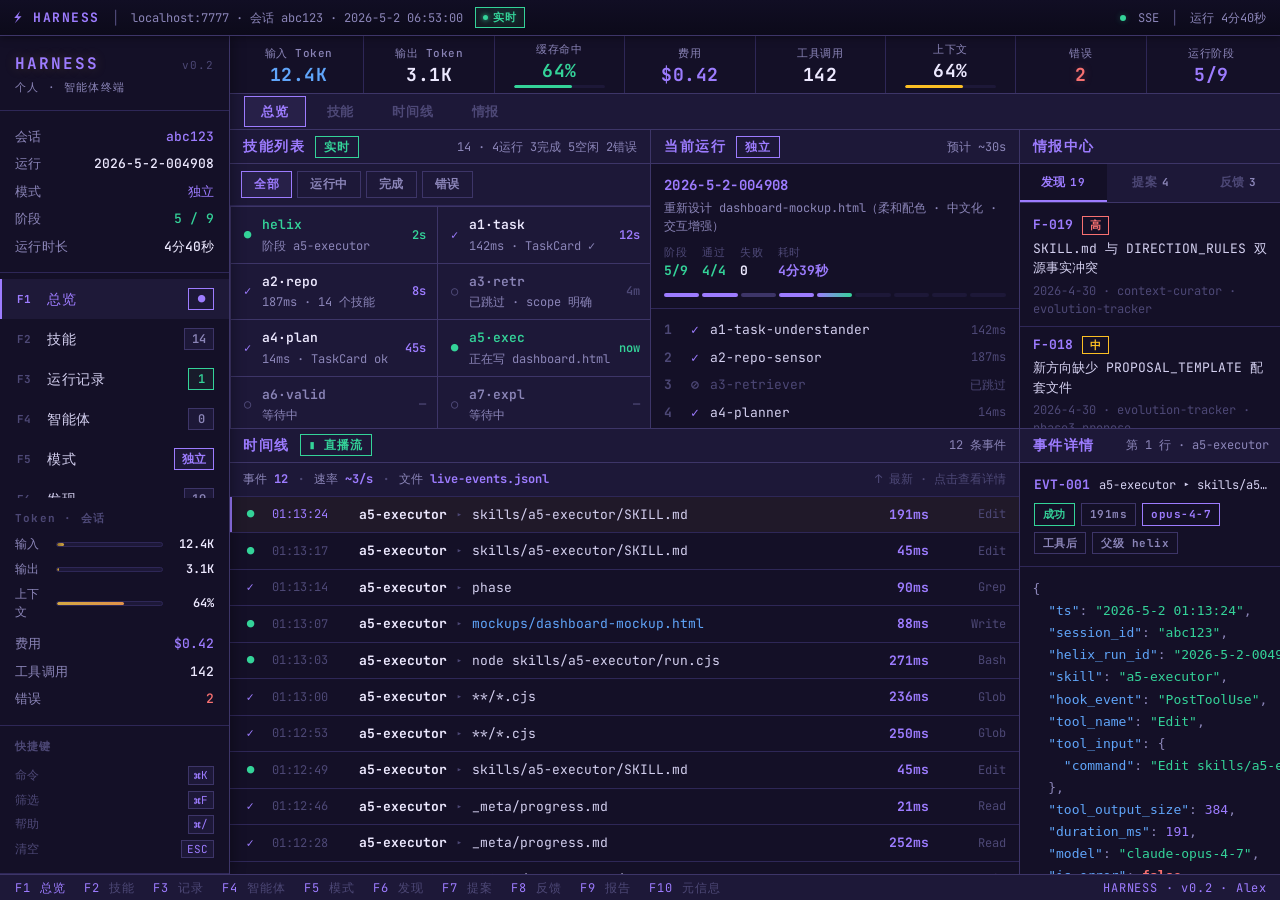
==== commit 053b3c70: "feat(v0.9.1): mode-router 推荐 → Agent 派发 闭环硬契约 解决 5-14 数据揭穿的"81 路由日志 / 36 team 推荐 / 0 真派 Agent" 裂口——m" ====
--- a/mockups/dashboard-mockup.html
+++ b/mockups/dashboard-mockup.html
@@ -949,7 +949,7 @@
               <div class="ic-kv"><span class="ik">运行时长</span><span class="iv g" id="meta-up">4分39秒</span></div>
               <div class="ic-kv"><span class="ik">事件/JSONL</span><span class="iv" id="meta-events">4182 行</span></div>
               <div class="ic-kv"><span class="ik">SSE 连接</span><span class="iv g">已连接</span></div>
-              <div class="ic-kv"><span class="ik">工作目录</span><span class="iv">E:\ai\study\person\Alex-harness</span></div>
+              <div class="ic-kv"><span class="ik">工作目录</span><span class="iv"><PROJECT_ROOT></span></div>
             </div>
           </div>
         </div>
